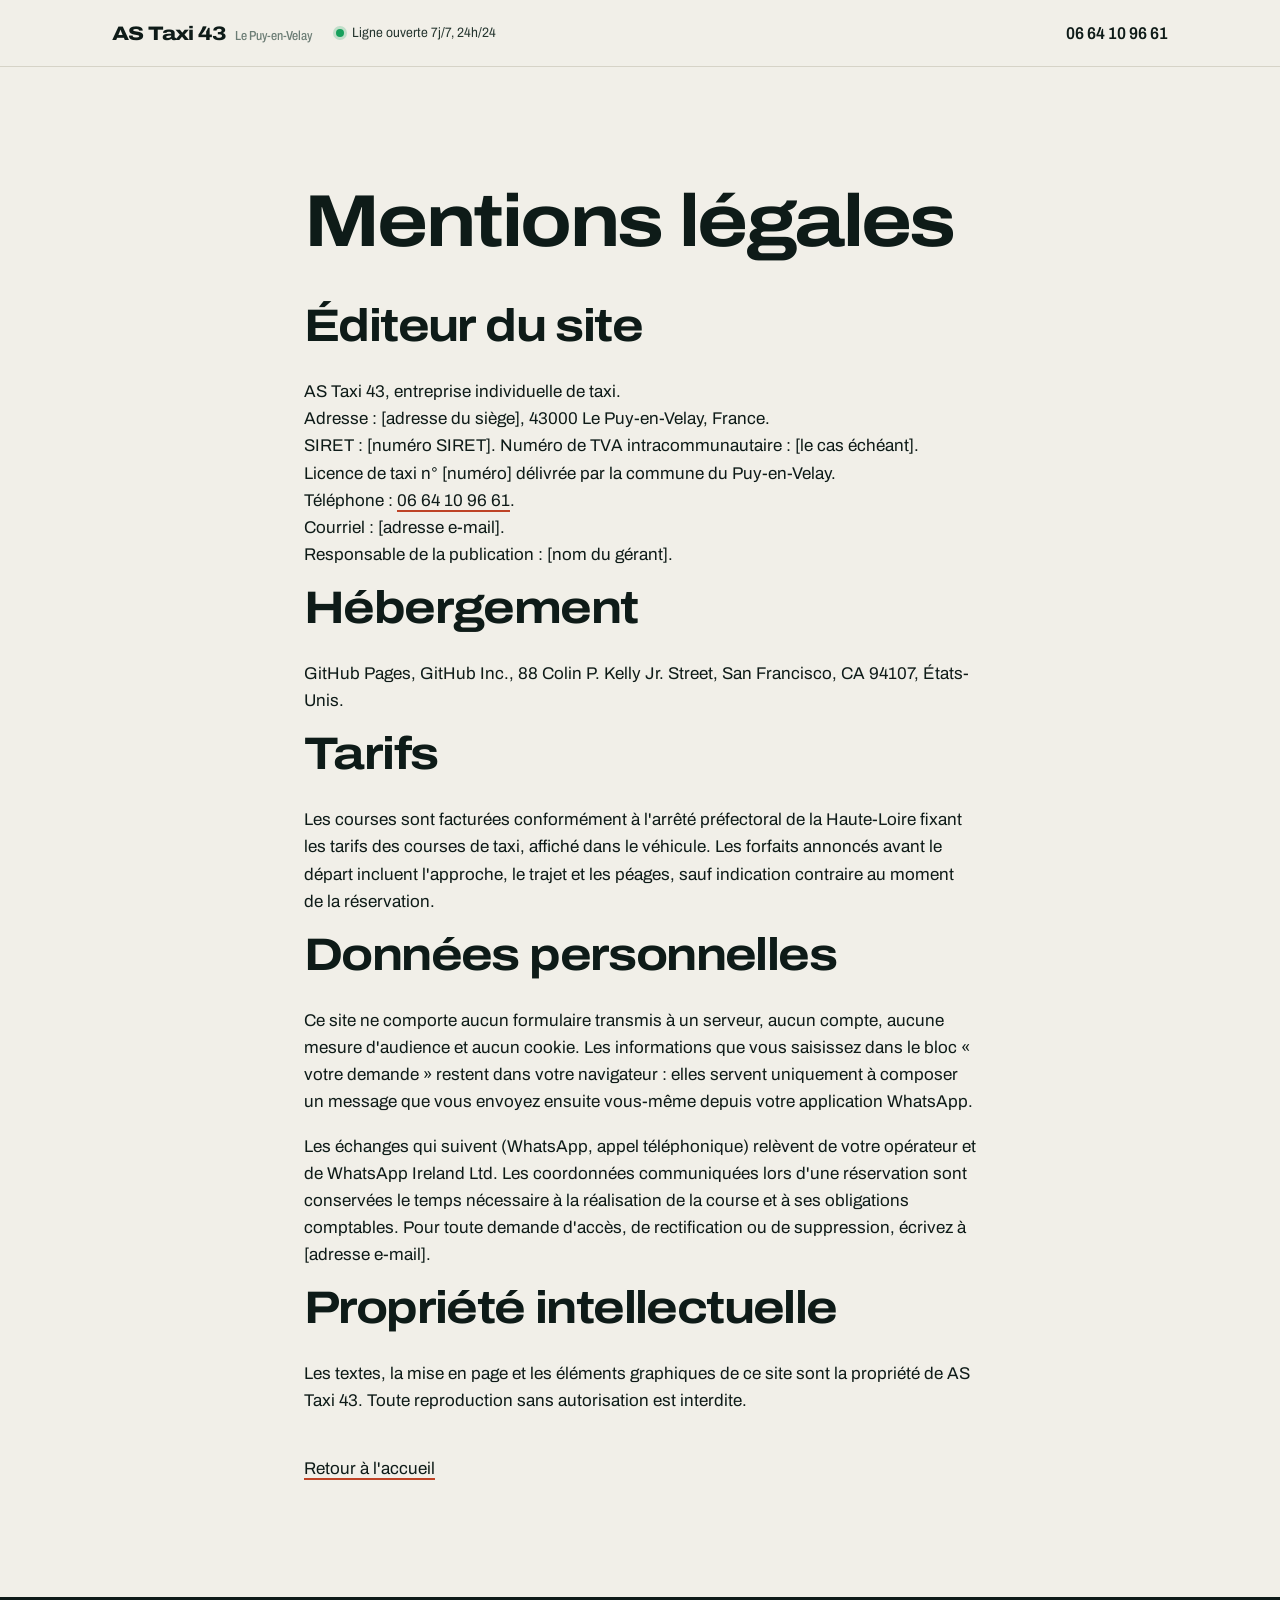
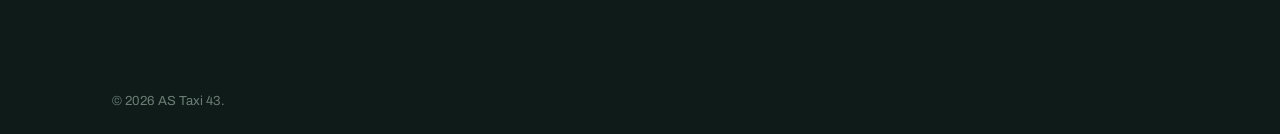
==== mentions-legales.html @ d82f571a "Landing page AS Taxi 43, réservation WhatsApp Page statique unique en français pour un taxi artisan " ====
<!doctype html>
<html lang="fr">
<head>
<meta charset="utf-8">
<meta name="viewport" content="width=device-width, initial-scale=1">
<title>Mentions légales · AS Taxi 43</title>
<meta name="description" content="Mentions légales du site AS Taxi 43, taxi au Puy-en-Velay.">
<meta name="robots" content="noindex,follow">
<link rel="icon" href="assets/favicon.svg" type="image/svg+xml">
<link rel="preconnect" href="https://fonts.googleapis.com">
<link rel="preconnect" href="https://fonts.gstatic.com" crossorigin>
<link href="https://fonts.googleapis.com/css2?family=Archivo:ital,wdth,wght@0,62..125,300..800;1,62..125,300..800&display=swap" rel="stylesheet">
<link rel="stylesheet" href="styles.css">
</head>
<body>
<header class="bandeau">
  <div class="enveloppe bandeau__grille">
    <a class="marque" href="index.html">
      <span class="marque__nom">AS&nbsp;Taxi&nbsp;43</span>
      <span class="marque__lieu">Le Puy-en-Velay</span>
    </a>
    <p class="bandeau__dispo"><span class="pastille" aria-hidden="true"></span>Ligne ouverte 7j/7, 24h/24</p>
    <nav class="bandeau__liens" aria-label="Raccourcis">
      <a class="lien-tel" href="tel:+33664109661">06&nbsp;64&nbsp;10&nbsp;96&nbsp;61</a>
    </nav>
  </div>
</header>

<main class="section">
  <div class="enveloppe" style="max-width:48rem">
    <h1 style="font-size:clamp(2rem,1.4rem+2.4vw,3rem)">Mentions légales</h1>

    <!-- À COMPLÉTER : remplacez chaque crochet par les informations réelles. -->
    <h2>Éditeur du site</h2>
    <p>
      AS Taxi 43, entreprise individuelle de taxi.<br>
      Adresse : [adresse du siège], 43000 Le Puy-en-Velay, France.<br>
      SIRET : [numéro SIRET]. Numéro de TVA intracommunautaire : [le cas échéant].<br>
      Licence de taxi n° [numéro] délivrée par la commune du Puy-en-Velay.<br>
      Téléphone : <a class="lien-texte" href="tel:+33664109661">06 64 10 96 61</a>.<br>
      Courriel : [adresse e-mail].<br>
      Responsable de la publication : [nom du gérant].
    </p>

    <h2>Hébergement</h2>
    <p>
      GitHub Pages, GitHub Inc., 88 Colin P. Kelly Jr. Street, San Francisco, CA 94107, États-Unis.
    </p>

    <h2>Tarifs</h2>
    <p>
      Les courses sont facturées conformément à l'arrêté préfectoral de la Haute-Loire fixant les tarifs
      des courses de taxi, affiché dans le véhicule. Les forfaits annoncés avant le départ incluent
      l'approche, le trajet et les péages, sauf indication contraire au moment de la réservation.
    </p>

    <h2>Données personnelles</h2>
    <p>
      Ce site ne comporte aucun formulaire transmis à un serveur, aucun compte, aucune mesure d'audience
      et aucun cookie. Les informations que vous saisissez dans le bloc « votre demande » restent dans
      votre navigateur : elles servent uniquement à composer un message que vous envoyez ensuite
      vous-même depuis votre application WhatsApp.
    </p>
    <p>
      Les échanges qui suivent (WhatsApp, appel téléphonique) relèvent de votre opérateur et de WhatsApp
      Ireland Ltd. Les coordonnées communiquées lors d'une réservation sont conservées le temps
      nécessaire à la réalisation de la course et à ses obligations comptables. Pour toute demande
      d'accès, de rectification ou de suppression, écrivez à [adresse e-mail].
    </p>

    <h2>Propriété intellectuelle</h2>
    <p>
      Les textes, la mise en page et les éléments graphiques de ce site sont la propriété de
      AS Taxi 43. Toute reproduction sans autorisation est interdite.
    </p>

    <p style="margin-top:2.5rem"><a class="lien-texte" href="index.html">Retour à l'accueil</a></p>
  </div>
</main>

<footer class="pied">
  <div class="enveloppe pied__bas" style="border-top:0">
    <p>© <span id="annee">2026</span> AS Taxi 43.</p>
  </div>
</footer>
<script>document.getElementById('annee').textContent = new Date().getFullYear();</script>
</body>
</html>
---- styles.css ----
/* ══════════════════════════════════════════════════════════
   AS Taxi 43 — feuille de style unique
   Palette : basalte du Velay, papier, rouge oxydé de la statue
   Typographie : Archivo variable, contraste de chasse
   ══════════════════════════════════════════════════════════ */

:root {
  --nuit:    #0E1B18;
  --ardoise: #25352F;
  --brume:   #6C7D75;
  --trait:   #D6D3C7;
  --jour:    #F1EFE8;
  --craie:   #FBFAF6;
  --lave:    #BE4326;
  --lave-clair: #E2A08C;
  --whats:   #12824A;
  --whats-vif: #16A05B;

  --enveloppe: 72rem;
  --marge: clamp(1.25rem, 5vw, 3rem);
  --rythme: clamp(4rem, 9vw, 7.5rem);

  --serre: -0.035em;
  --ombre-douce: 0 1px 0 rgba(14,27,24,.06), 0 12px 28px -18px rgba(14,27,24,.35);
}

*, *::before, *::after { box-sizing: border-box; }

html { -webkit-text-size-adjust: 100%; scroll-behavior: smooth; }
@media (prefers-reduced-motion: reduce) { html { scroll-behavior: auto; } }

body {
  margin: 0;
  background: var(--jour);
  color: var(--nuit);
  font-family: 'Archivo', system-ui, -apple-system, 'Segoe UI', sans-serif;
  font-variation-settings: 'wdth' 100;
  font-size: clamp(1rem, 0.96rem + 0.2vw, 1.0625rem);
  line-height: 1.6;
  font-feature-settings: 'tnum' 0;
  padding-bottom: 0;
}

img, svg { max-width: 100%; }

h1, h2, h3 {
  font-variation-settings: 'wdth' 116;
  font-weight: 700;
  letter-spacing: var(--serre);
  line-height: 1.04;
  margin: 0 0 .6em;
  text-wrap: balance;
}
h1 { font-size: clamp(2.45rem, 1.3rem + 5.1vw, 4.6rem); }
h2 { font-size: clamp(1.8rem, 1.2rem + 2.4vw, 2.85rem); }
h3 { font-size: clamp(1.05rem, .95rem + .45vw, 1.2rem); font-variation-settings: 'wdth' 92; letter-spacing: 0; }
p  { margin: 0 0 1em; }
p:last-child { margin-bottom: 0; }

.enveloppe { width: min(100%, var(--enveloppe)); margin-inline: auto; padding-inline: var(--marge); }

.visuellement-cache {
  position: absolute; width: 1px; height: 1px; overflow: hidden;
  clip-path: inset(50%); white-space: nowrap;
}

.skip {
  position: absolute; left: .5rem; top: -4rem; z-index: 99;
  background: var(--nuit); color: var(--craie);
  padding: .65rem 1rem; border-radius: 2px; text-decoration: none;
  transition: top .15s;
}
.skip:focus-visible { top: .5rem; }

:where(a, button, input, select, textarea, summary):focus-visible {
  outline: 2px solid var(--lave);
  outline-offset: 3px;
  border-radius: 2px;
}

/* ── Liens et boutons ────────────────────────────────────── */

.lien-texte {
  color: var(--nuit);
  text-decoration-color: var(--lave);
  text-decoration-thickness: 2px;
  text-underline-offset: .22em;
}
.lien-texte:hover { color: var(--lave); }
.lien-texte--clair { color: inherit; text-decoration-color: var(--lave-clair); }
.lien-texte--clair:hover { color: var(--lave-clair); }

.bouton {
  display: inline-flex; align-items: center; justify-content: center; gap: .55rem;
  font-variation-settings: 'wdth' 94;
  font-weight: 600; font-size: .95rem; letter-spacing: -.01em;
  padding: .72rem 1.15rem;
  border: 1.5px solid transparent; border-radius: 3px;
  text-decoration: none; cursor: pointer;
  transition: background-color .16s ease, color .16s ease, border-color .16s ease;
}
.bouton--grand { font-size: 1.02rem; padding: .95rem 1.6rem; }
.bouton--pleine { width: 100%; grid-column: 1 / -1; }

.bouton--whats { background: var(--whats); color: #fff; }
.bouton--whats:hover { background: #0D6B3C; }

.bouton--creux { background: transparent; color: var(--nuit); border-color: var(--nuit); }
.bouton--creux:hover { background: var(--nuit); color: var(--craie); }

.ico-wa { width: 1.15em; height: 1.15em; fill: currentColor; flex: none; }

/* ── Bandeau haut ────────────────────────────────────────── */

.bandeau {
  position: sticky; top: 0; z-index: 40;
  background: var(--jour);
  border-bottom: 1px solid var(--trait);
}
.bandeau__grille {
  display: flex; align-items: center; gap: 1.5rem;
  min-height: 4.15rem;
}
.marque { text-decoration: none; color: inherit; display: flex; align-items: baseline; gap: .55rem; }
.marque__nom {
  font-variation-settings: 'wdth' 118; font-weight: 800;
  font-size: 1.22rem; letter-spacing: -.03em;
}
.marque__lieu {
  font-variation-settings: 'wdth' 80; font-weight: 500;
  font-size: .82rem; color: var(--brume);
}
.bandeau__dispo {
  margin: 0 auto 0 0; display: flex; align-items: center; gap: .5rem;
  font-size: .85rem; font-variation-settings: 'wdth' 88; color: var(--ardoise);
}
.pastille {
  width: .5rem; height: .5rem; border-radius: 50%;
  background: var(--whats-vif);
  box-shadow: 0 0 0 3px color-mix(in srgb, var(--whats-vif) 22%, transparent);
}
.bandeau__liens { display: flex; align-items: center; gap: 1rem; }
.lien-tel {
  color: var(--nuit); text-decoration: none; font-weight: 600;
  font-variation-settings: 'wdth' 90; font-variant-numeric: tabular-nums;
}
.lien-tel:hover { color: var(--lave); }

@media (max-width: 62rem) { .bandeau__dispo { display: none; } .bandeau__grille { justify-content: space-between; } }
@media (max-width: 34rem) { .bandeau__liens .bouton--whats { display: none; } }

/* ── Hero ────────────────────────────────────────────────── */

.hero { padding: clamp(3rem, 7vw, 6rem) 0 clamp(3rem, 6vw, 5rem); }
.hero__grille {
  display: grid; gap: clamp(2.5rem, 5vw, 4.5rem);
  grid-template-columns: minmax(0, 1.15fr) minmax(0, .85fr);
  align-items: start;
}
@media (max-width: 58rem) { .hero__grille { grid-template-columns: 1fr; } }

.hero__texte h1 { max-width: 13ch; }
.hero__accroche {
  font-size: clamp(1.05rem, 1rem + .4vw, 1.2rem);
  max-width: 46ch; color: var(--ardoise);
  margin-bottom: 2rem;
}
.hero__actions { display: flex; flex-wrap: wrap; gap: .8rem; margin-bottom: 2.2rem; }
.hero__actions--centre { justify-content: center; margin-bottom: 0; }

.garanties { list-style: none; margin: 0; padding: 0; display: grid; gap: .55rem; max-width: 34ch; }
.garanties li {
  position: relative; padding-left: 1.6rem;
  font-size: .95rem; color: var(--ardoise);
}
.garanties li::before {
  content: ''; position: absolute; left: 0; top: .52em;
  width: .7rem; height: .7rem; border: 2px solid var(--lave); border-radius: 50%;
}

/* ── Fiche itinéraire (slip imprimé) ─────────────────────── */

.fiche {
  margin: 0;
  background: var(--craie);
  border: 1px solid var(--trait);
  border-top: 3px solid var(--lave);
  box-shadow: var(--ombre-douce);
  padding: 1.6rem 1.6rem 1.4rem;
}
.fiche__entete {
  font-variation-settings: 'wdth' 80; font-weight: 600;
  font-size: .8rem; color: var(--brume);
  padding-bottom: 1.2rem; border-bottom: 1px dashed var(--trait);
}
.itineraire { display: grid; grid-template-columns: auto minmax(0, 1fr); gap: 1.1rem; padding: 1.4rem 0; }
.itineraire__ligne { display: flex; flex-direction: column; align-items: center; padding: .45rem 0; }
.noeud { width: .68rem; height: .68rem; border-radius: 50%; flex: none; }
.noeud--depart { border: 2.5px solid var(--nuit); }
.noeud--arrivee { background: var(--lave); }
.trace { flex: 1; width: 2px; background: linear-gradient(var(--nuit), var(--lave)); min-height: 4.6rem; }

.itineraire__texte { display: flex; flex-direction: column; justify-content: space-between; gap: .6rem; }
.etape { margin: 0; display: flex; flex-direction: column; }
.etape__role {
  font-variation-settings: 'wdth' 76; font-weight: 600;
  font-size: .76rem; color: var(--lave); line-height: 1.2;
}
.etape__lieu {
  font-variation-settings: 'wdth' 106; font-weight: 700;
  font-size: 1.22rem; letter-spacing: -.02em; line-height: 1.15;
}
.etape--mesure {
  font-size: .88rem; color: var(--brume);
  font-variant-numeric: tabular-nums; padding: .2rem 0;
}
.fiche__action {
  display: block; text-align: center; text-decoration: none;
  margin-top: .3rem; padding: .8rem 1rem;
  border: 1.5px solid var(--nuit); border-radius: 3px;
  color: var(--nuit); font-weight: 600; font-variation-settings: 'wdth' 92; font-size: .95rem;
  transition: background-color .16s, color .16s;
}
.fiche__action:hover { background: var(--nuit); color: var(--craie); }

.fiche--change .etape__lieu, .fiche--change .etape--mesure { opacity: 0; }
.etape__lieu, .etape--mesure { transition: opacity .32s ease; }
@media (prefers-reduced-motion: reduce) { .etape__lieu, .etape--mesure { transition: none; } }

/* ── Sections génériques ─────────────────────────────────── */

.section { padding-block: var(--rythme); }
.section__entete { max-width: 52ch; margin-bottom: clamp(2rem, 4vw, 3rem); }
.section__entete p { color: var(--ardoise); }
.note { margin-top: 1.8rem; color: var(--ardoise); font-size: .95rem; max-width: 60ch; }

/* ── Tableau des destinations ────────────────────────────── */

.section--destinations { border-top: 1px solid var(--trait); }

.tarifs { width: 100%; border-collapse: collapse; font-variant-numeric: tabular-nums; }
.tarifs thead th {
  text-align: left; font-variation-settings: 'wdth' 78; font-weight: 600;
  font-size: .78rem; color: var(--brume);
  padding: 0 0 .7rem; border-bottom: 2px solid var(--nuit);
}
.tarifs tbody th, .tarifs tbody td {
  padding: 1.05rem .8rem 1.05rem 0;
  border-bottom: 1px solid var(--trait);
  vertical-align: baseline;
}
.tarifs tbody th {
  text-align: left; font-weight: 700; font-variation-settings: 'wdth' 104;
  font-size: 1.06rem; letter-spacing: -.015em;
}
.tarifs tbody td { color: var(--ardoise); font-size: .95rem; }
.tarifs tbody tr:hover th { color: var(--lave); }
.tarifs td:last-child { text-align: right; padding-right: 0; }

.lien-forfait {
  display: inline-block; white-space: nowrap;
  color: var(--nuit); font-weight: 600; font-size: .9rem;
  font-variation-settings: 'wdth' 88;
  text-decoration: none;
  border-bottom: 2px solid var(--lave);
  padding-bottom: 1px;
}
.lien-forfait:hover { color: var(--lave); }

@media (max-width: 44rem) {
  .tarifs thead { display: none; }
  .tarifs tbody tr { display: grid; grid-template-columns: 1fr auto; gap: .2rem .9rem; padding: 1.1rem 0; border-bottom: 1px solid var(--trait); }
  .tarifs tbody th, .tarifs tbody td { border: 0; padding: 0; }
  .tarifs tbody th { grid-column: 1 / -1; }
  .tarifs tbody td:nth-of-type(1) { grid-column: 1; }
  .tarifs tbody td:nth-of-type(2) { grid-column: 1; }
  .tarifs tbody tr td:nth-of-type(1)::after { content: ' ·'; }
  .tarifs tbody td:nth-of-type(1), .tarifs tbody td:nth-of-type(2) { display: inline; }
  .tarifs td:last-child { grid-column: 1 / -1; text-align: left; margin-top: .55rem; }
}

/* ── Devis (bloc sombre) ─────────────────────────────────── */

.section--devis { background: var(--nuit); color: var(--jour); }
.section--devis h2 { color: var(--craie); }
.devis__grille {
  display: grid; gap: clamp(2rem, 4vw, 4rem);
  grid-template-columns: minmax(0, .85fr) minmax(0, 1.15fr);
  align-items: start;
}
@media (max-width: 58rem) { .devis__grille { grid-template-columns: 1fr; } }

.devis__intro p { color: color-mix(in srgb, var(--jour) 76%, transparent); max-width: 40ch; }
.devis__replique { margin-top: 1.6rem; font-size: .95rem; }

.etapes {
  list-style: none; counter-reset: none;
  margin: 2rem 0 0; padding: 0;
  display: grid; gap: .9rem;
  max-width: 34ch;
}
.etapes li {
  display: grid; grid-template-columns: auto minmax(0, 1fr); gap: .9rem; align-items: start;
  font-size: .95rem;
  color: color-mix(in srgb, var(--jour) 80%, transparent);
}
.etapes__rang {
  width: 1.6rem; height: 1.6rem; border-radius: 50%;
  display: grid; place-items: center;
  border: 1.5px solid var(--lave); color: var(--lave-clair);
  font-size: .78rem; font-weight: 700; font-variation-settings: 'wdth' 90;
}

.devis {
  display: grid; gap: 1rem 1.1rem;
  grid-template-columns: repeat(2, minmax(0, 1fr));
  background: color-mix(in srgb, var(--jour) 6%, transparent);
  border: 1px solid color-mix(in srgb, var(--jour) 16%, transparent);
  border-radius: 4px;
  padding: clamp(1.3rem, 3vw, 2rem);
}
.champ { grid-column: 1 / -1; display: flex; flex-direction: column; gap: .4rem; }
.champ--moitie { grid-column: span 1; }
@media (max-width: 30rem) { .champ--moitie { grid-column: 1 / -1; } }

.champ label {
  font-size: .82rem; font-weight: 600; font-variation-settings: 'wdth' 84;
  color: color-mix(in srgb, var(--jour) 82%, transparent);
}
.champ__aide { font-weight: 400; color: var(--brume); }

.devis input[type=text], .devis input[type=date], .devis input[type=time],
.devis select, .devis textarea {
  font: inherit; font-size: .98rem;
  color: var(--craie);
  background: color-mix(in srgb, var(--nuit) 70%, #000);
  border: 1px solid color-mix(in srgb, var(--jour) 22%, transparent);
  border-radius: 3px;
  padding: .68rem .8rem;
  width: 100%;
  transition: border-color .15s;
}
.devis textarea { resize: vertical; min-height: 3.4rem; }
.devis input::placeholder, .devis textarea::placeholder { color: color-mix(in srgb, var(--jour) 38%, transparent); }
.devis input:hover, .devis select:hover, .devis textarea:hover { border-color: color-mix(in srgb, var(--jour) 40%, transparent); }
.devis select { appearance: none; background-image: linear-gradient(45deg, transparent 50%, var(--brume) 50%), linear-gradient(135deg, var(--brume) 50%, transparent 50%); background-position: calc(100% - 1.05rem) 55%, calc(100% - .72rem) 55%; background-size: .33rem .33rem, .33rem .33rem; background-repeat: no-repeat; padding-right: 2.2rem; }

.champ--case { flex-direction: row; align-items: center; gap: .6rem; }
.champ--case input { width: 1.05rem; height: 1.05rem; accent-color: var(--whats-vif); flex: none; }
.champ--case label { font-weight: 500; }

.apercu { grid-column: 1 / -1; margin-top: .3rem; }
.apercu__titre {
  font-size: .78rem; font-variation-settings: 'wdth' 80; font-weight: 600;
  color: var(--brume); margin-bottom: .5rem;
}
.bulle {
  background: #DCF8C6; color: #0B2C1C;
  border-radius: 10px 10px 10px 2px;
  padding: .85rem 1rem;
  font-size: .92rem; line-height: 1.55;
  white-space: pre-line;
  max-width: 44ch;
  box-shadow: 0 1px 2px rgba(0,0,0,.25);
}
.devis__mention { grid-column: 1 / -1; font-size: .8rem; color: var(--brume); margin: -.3rem 0 0; }

/* ── Services ────────────────────────────────────────────── */

.services { margin: 0; display: grid; gap: 0; }
.service {
  display: grid; gap: .35rem 2.5rem;
  grid-template-columns: minmax(0, 15rem) minmax(0, 1fr);
  padding: 1.5rem 0;
  border-top: 1px solid var(--trait);
}
.service:last-child { border-bottom: 1px solid var(--trait); }
.service dt {
  font-variation-settings: 'wdth' 106; font-weight: 700;
  font-size: 1.14rem; letter-spacing: -.02em; line-height: 1.2;
}
.service dd { margin: 0; color: var(--ardoise); max-width: 62ch; }
@media (max-width: 48rem) { .service { grid-template-columns: 1fr; gap: .4rem; } }

/* ── Chauffeur & zone ────────────────────────────────────── */

.section--chauffeur { background: var(--craie); border-block: 1px solid var(--trait); }
.chauffeur__grille {
  display: grid; gap: clamp(2.5rem, 5vw, 4.5rem);
  grid-template-columns: minmax(0, 1.05fr) minmax(0, .95fr);
  align-items: start;
}
@media (max-width: 58rem) { .chauffeur__grille { grid-template-columns: 1fr; } }
.chauffeur__mot p { color: var(--ardoise); max-width: 48ch; }
.chauffeur__mot .bouton { margin-top: 1.4rem; }

.zone h3 { margin-bottom: 1rem; color: var(--brume); }
.communes {
  list-style: none; margin: 0 0 1.1rem; padding: 0;
  display: flex; flex-wrap: wrap; gap: .4rem .7rem;
}
.communes li {
  font-size: .92rem; color: var(--ardoise);
  padding: .3rem .7rem;
  border: 1px solid var(--trait); border-radius: 100px;
  background: var(--jour);
}
.communes__pivot {
  background: var(--nuit) !important; color: var(--craie) !important;
  border-color: var(--nuit) !important; font-weight: 600;
}
.zone__note { font-size: .9rem; color: var(--brume); max-width: 40ch; }

/* ── Avis ────────────────────────────────────────────────── */

.avis {
  list-style: none; margin: 0; padding: 0;
  display: grid; gap: clamp(1.5rem, 3vw, 2.5rem);
  grid-template-columns: repeat(auto-fit, minmax(16rem, 1fr));
}
.avis__item { border-left: 2px solid var(--lave); padding-left: 1.4rem; }
.avis__item blockquote {
  margin: 0 0 .8rem;
  font-size: 1.05rem; line-height: 1.5; letter-spacing: -.01em;
}
.avis__item blockquote::before { content: '« '; color: var(--lave); }
.avis__item blockquote::after { content: ' »'; color: var(--lave); }
.avis__auteur {
  font-size: .82rem; font-variation-settings: 'wdth' 82; font-weight: 600;
  color: var(--brume); margin: 0;
}

/* ── FAQ ─────────────────────────────────────────────────── */

.section--faq { background: var(--craie); border-block: 1px solid var(--trait); }
.faq__grille {
  display: grid; gap: clamp(1.5rem, 4vw, 4rem);
  grid-template-columns: minmax(0, .8fr) minmax(0, 1.2fr);
  align-items: start;
}
@media (max-width: 52rem) { .faq__grille { grid-template-columns: 1fr; } }
.faq__grille .section__entete { margin-bottom: 0; }

.faq details { border-bottom: 1px solid var(--trait); }
.faq details:first-child { border-top: 1px solid var(--trait); }
.faq summary {
  list-style: none; cursor: pointer;
  padding: 1.1rem 2.5rem 1.1rem 0; position: relative;
  font-weight: 600; font-variation-settings: 'wdth' 100;
  font-size: 1.02rem; letter-spacing: -.015em;
}
.faq summary::-webkit-details-marker { display: none; }
.faq summary::after {
  content: ''; position: absolute; right: .55rem; top: 1.55rem;
  width: .62rem; height: .62rem;
  border-right: 2px solid var(--lave); border-bottom: 2px solid var(--lave);
  transform: rotate(45deg); transform-origin: center;
  transition: transform .2s ease;
}
.faq details[open] summary::after { transform: rotate(-135deg); }
.faq summary:hover { color: var(--lave); }
.faq details p { padding: 0 2.5rem 1.3rem 0; margin: -.2rem 0 0; color: var(--ardoise); max-width: 62ch; }
@media (prefers-reduced-motion: reduce) { .faq summary::after { transition: none; } }

/* ── Rappel final ────────────────────────────────────────── */

.section--final { text-align: center; padding-block: clamp(3.5rem, 7vw, 6rem); }
.final p { color: var(--ardoise); margin-bottom: 2rem; }
.final h2 { margin-bottom: .35em; }

/* ── Pied ────────────────────────────────────────────────── */

.pied { background: var(--nuit); color: color-mix(in srgb, var(--jour) 78%, transparent); padding-top: clamp(3rem, 6vw, 4.5rem); }
.pied__grille {
  display: grid; gap: 2.2rem;
  grid-template-columns: repeat(auto-fit, minmax(14rem, 1fr));
  padding-bottom: 2.8rem;
}
.marque__nom--pied { color: var(--craie); margin-bottom: .5rem; font-size: 1.3rem; }
.pied__titre {
  font-size: .8rem; font-variation-settings: 'wdth' 80; font-weight: 600;
  color: var(--brume); margin-bottom: .6rem; letter-spacing: 0;
}
.pied p { font-size: .93rem; line-height: 1.75; }
.pied__bas { border-top: 1px solid color-mix(in srgb, var(--jour) 14%, transparent); padding-block: 1.3rem; }
.pied__bas p { font-size: .82rem; color: var(--brume); }

/* ── Barre d'action mobile ───────────────────────────────── */

.barre-mobile { display: none; }
@media (max-width: 46rem) {
  body { padding-bottom: 4.6rem; }
  .barre-mobile {
    display: grid; grid-template-columns: auto 1fr; gap: .6rem;
    position: fixed; inset: auto 0 0 0; z-index: 50;
    padding: .6rem var(--marge) calc(.6rem + env(safe-area-inset-bottom));
    background: color-mix(in srgb, var(--jour) 94%, transparent);
    backdrop-filter: blur(10px);
    border-top: 1px solid var(--trait);
  }
  .barre-mobile__action {
    display: flex; align-items: center; justify-content: center; gap: .5rem;
    text-decoration: none; border-radius: 3px;
    font-weight: 600; font-variation-settings: 'wdth' 92; font-size: .97rem;
    padding: .85rem 1rem;
  }
  .barre-mobile__action--tel { border: 1.5px solid var(--nuit); color: var(--nuit); }
  .barre-mobile__action--wa { background: var(--whats); color: #fff; }
  .pied { padding-bottom: 1rem; }
}
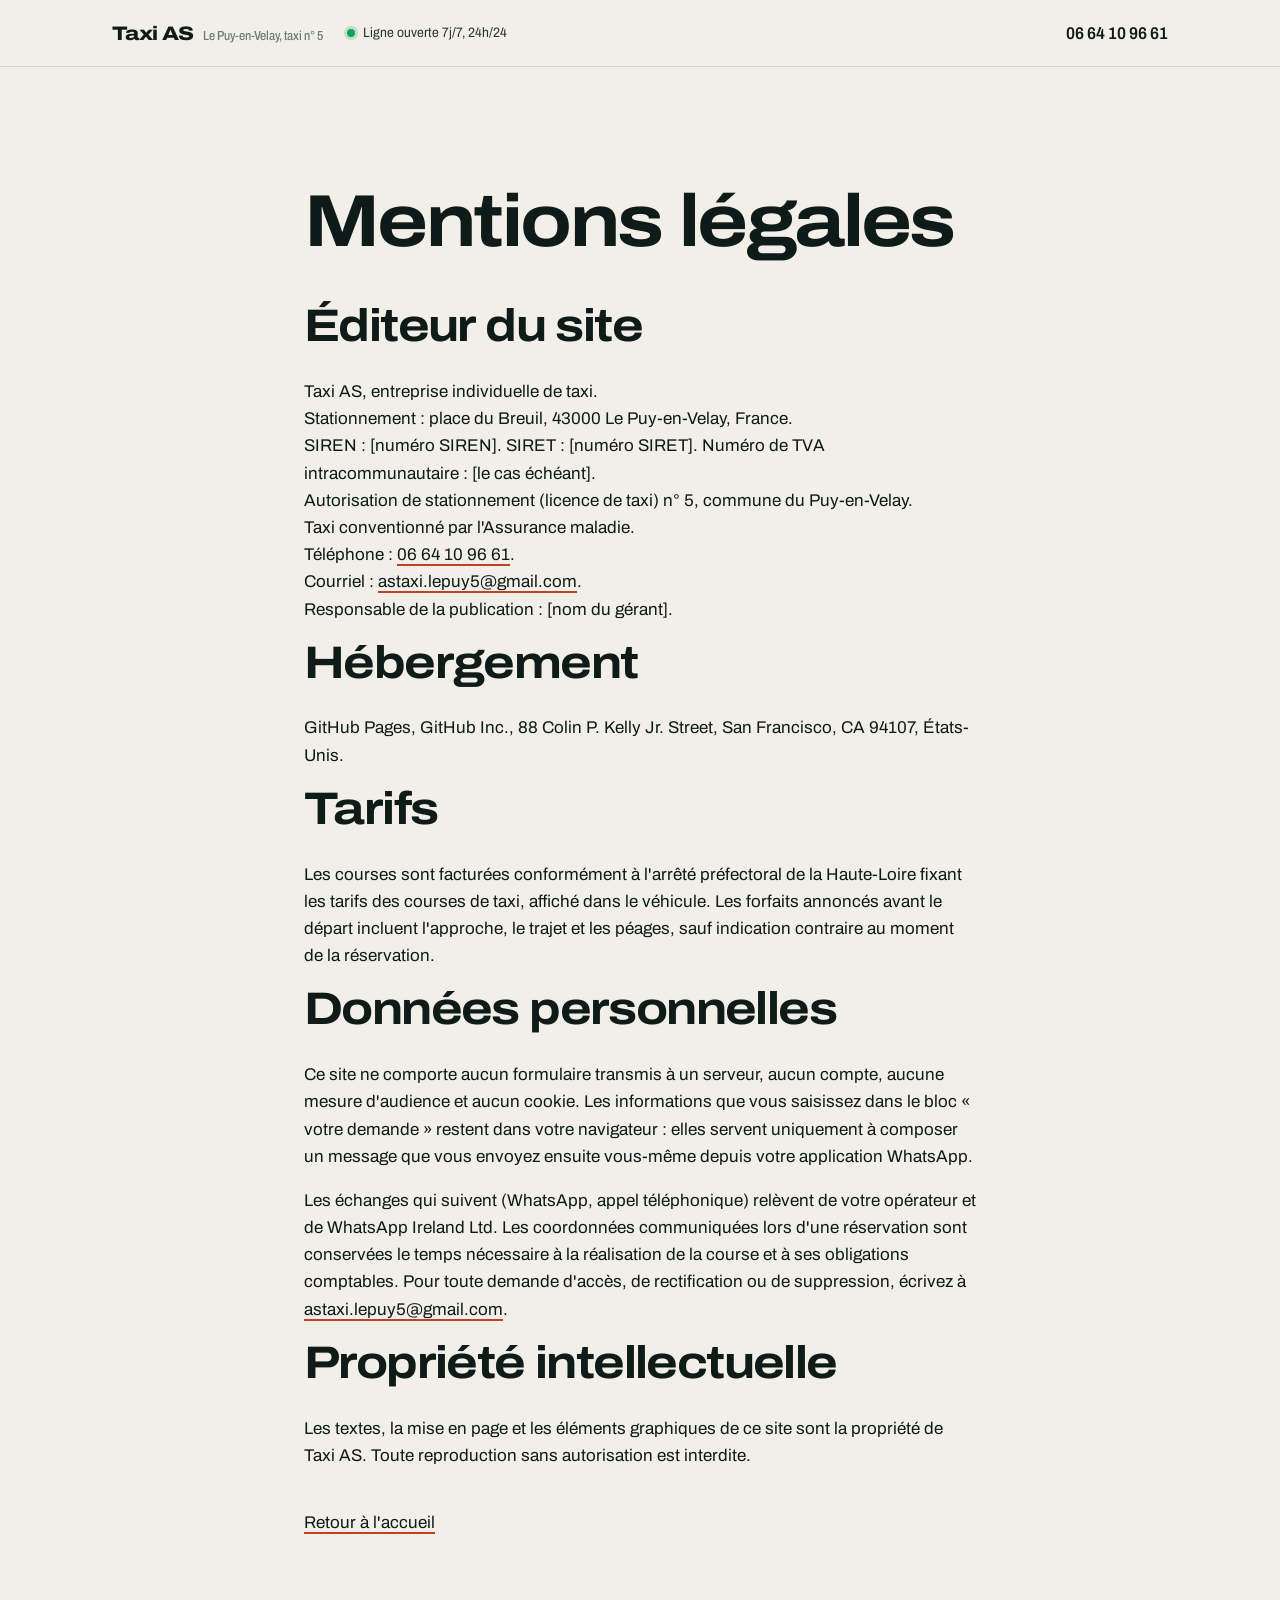
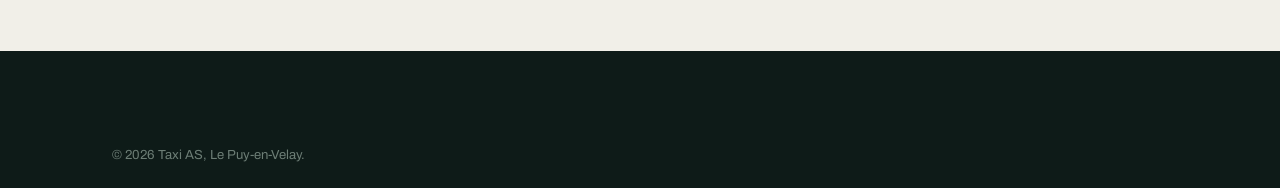
==== commit f75116c0: "Hero photo et vraies informations d'entreprise La page portait un nom et des informations provisoire" ====
--- a/mentions-legales.html
+++ b/mentions-legales.html
@@ -3,8 +3,8 @@
 <head>
 <meta charset="utf-8">
 <meta name="viewport" content="width=device-width, initial-scale=1">
-<title>Mentions légales · AS Taxi 43</title>
-<meta name="description" content="Mentions légales du site AS Taxi 43, taxi au Puy-en-Velay.">
+<title>Mentions légales · Taxi AS, Le Puy-en-Velay</title>
+<meta name="description" content="Mentions légales du site de Taxi AS, taxi n°5 du Puy-en-Velay.">
 <meta name="robots" content="noindex,follow">
 <link rel="icon" href="assets/favicon.svg" type="image/svg+xml">
 <link rel="preconnect" href="https://fonts.googleapis.com">
@@ -16,8 +16,8 @@
 <header class="bandeau">
   <div class="enveloppe bandeau__grille">
     <a class="marque" href="index.html">
-      <span class="marque__nom">AS&nbsp;Taxi&nbsp;43</span>
-      <span class="marque__lieu">Le Puy-en-Velay</span>
+      <span class="marque__nom">Taxi&nbsp;AS</span>
+      <span class="marque__lieu">Le Puy-en-Velay, taxi n°&nbsp;5</span>
     </a>
     <p class="bandeau__dispo"><span class="pastille" aria-hidden="true"></span>Ligne ouverte 7j/7, 24h/24</p>
     <nav class="bandeau__liens" aria-label="Raccourcis">
@@ -30,15 +30,16 @@
   <div class="enveloppe" style="max-width:48rem">
     <h1 style="font-size:clamp(2rem,1.4rem+2.4vw,3rem)">Mentions légales</h1>
 
-    <!-- À COMPLÉTER : remplacez chaque crochet par les informations réelles. -->
+    <!-- À COMPLÉTER : SIRET, TVA et nom du gérant. Le reste est vérifié. -->
     <h2>Éditeur du site</h2>
     <p>
-      AS Taxi 43, entreprise individuelle de taxi.<br>
-      Adresse : [adresse du siège], 43000 Le Puy-en-Velay, France.<br>
-      SIRET : [numéro SIRET]. Numéro de TVA intracommunautaire : [le cas échéant].<br>
-      Licence de taxi n° [numéro] délivrée par la commune du Puy-en-Velay.<br>
+      Taxi AS, entreprise individuelle de taxi.<br>
+      Stationnement : place du Breuil, 43000 Le Puy-en-Velay, France.<br>
+      SIREN : [numéro SIREN]. SIRET : [numéro SIRET]. Numéro de TVA intracommunautaire : [le cas échéant].<br>
+      Autorisation de stationnement (licence de taxi) n° 5, commune du Puy-en-Velay.<br>
+      Taxi conventionné par l'Assurance maladie.<br>
       Téléphone : <a class="lien-texte" href="tel:+33664109661">06 64 10 96 61</a>.<br>
-      Courriel : [adresse e-mail].<br>
+      Courriel : <a class="lien-texte" href="mailto:astaxi.lepuy5@gmail.com">astaxi.lepuy5@gmail.com</a>.<br>
       Responsable de la publication : [nom du gérant].
     </p>
 
@@ -65,13 +66,13 @@
       Les échanges qui suivent (WhatsApp, appel téléphonique) relèvent de votre opérateur et de WhatsApp
       Ireland Ltd. Les coordonnées communiquées lors d'une réservation sont conservées le temps
       nécessaire à la réalisation de la course et à ses obligations comptables. Pour toute demande
-      d'accès, de rectification ou de suppression, écrivez à [adresse e-mail].
+      d'accès, de rectification ou de suppression, écrivez à <a class="lien-texte" href="mailto:astaxi.lepuy5@gmail.com">astaxi.lepuy5@gmail.com</a>.
     </p>
 
     <h2>Propriété intellectuelle</h2>
     <p>
       Les textes, la mise en page et les éléments graphiques de ce site sont la propriété de
-      AS Taxi 43. Toute reproduction sans autorisation est interdite.
+      Taxi AS. Toute reproduction sans autorisation est interdite.
     </p>
 
     <p style="margin-top:2.5rem"><a class="lien-texte" href="index.html">Retour à l'accueil</a></p>
@@ -80,7 +81,7 @@
 
 <footer class="pied">
   <div class="enveloppe pied__bas" style="border-top:0">
-    <p>© <span id="annee">2026</span> AS Taxi 43.</p>
+    <p>© <span id="annee">2026</span> Taxi AS, Le Puy-en-Velay.</p>
   </div>
 </footer>
 <script>document.getElementById('annee').textContent = new Date().getFullYear();</script>
--- a/styles.css
+++ b/styles.css
@@ -108,6 +108,9 @@
 .bouton--creux { background: transparent; color: var(--nuit); border-color: var(--nuit); }
 .bouton--creux:hover { background: var(--nuit); color: var(--craie); }
 
+.bouton--clair { background: transparent; color: var(--craie); border-color: color-mix(in srgb, var(--craie) 62%, transparent); backdrop-filter: blur(6px); }
+.bouton--clair:hover { background: var(--craie); color: var(--nuit); border-color: var(--craie); }
+
 .ico-wa { width: 1.15em; height: 1.15em; fill: currentColor; flex: none; }
 
 /* ── Bandeau haut ────────────────────────────────────────── */
@@ -149,83 +152,96 @@
 @media (max-width: 62rem) { .bandeau__dispo { display: none; } .bandeau__grille { justify-content: space-between; } }
 @media (max-width: 34rem) { .bandeau__liens .bouton--whats { display: none; } }
 
-/* ── Hero ────────────────────────────────────────────────── */
-
-.hero { padding: clamp(3rem, 7vw, 6rem) 0 clamp(3rem, 6vw, 5rem); }
-.hero__grille {
-  display: grid; gap: clamp(2.5rem, 5vw, 4.5rem);
-  grid-template-columns: minmax(0, 1.15fr) minmax(0, .85fr);
-  align-items: start;
-}
-@media (max-width: 58rem) { .hero__grille { grid-template-columns: 1fr; } }
-
-.hero__texte h1 { max-width: 13ch; }
+/* ── Hero : texte à gauche, photo qui déborde à droite ───── */
+
+.hero {
+  background: var(--nuit);
+  color: var(--craie);
+  display: grid;
+  grid-template-columns: minmax(0, 1fr) minmax(0, 46%);
+  align-items: stretch;
+  gap: clamp(2rem, 4vw, 4.5rem);
+  padding-left: max(var(--marge), calc((100vw - var(--enveloppe)) / 2));
+  overflow: hidden;
+}
+
+.hero__contenu { align-self: center; padding-block: clamp(3rem, 5.5vw, 4.75rem); }
+.hero__photo { position: relative; min-height: clamp(22rem, 46vw, 36rem); }
+.hero__photo img {
+  position: absolute; inset: 0;
+  width: 100%; height: 100%;
+  object-fit: cover; object-position: 50% 46%;
+  display: block;
+}
+.hero__photo::after {
+  content: '';
+  position: absolute; inset: 0;
+  background: linear-gradient(to right, var(--nuit) 0%, rgba(14,27,24,.35) 14%, transparent 34%);
+}
+
+.hero h1 { color: var(--craie); max-width: 13ch; }
 .hero__accroche {
   font-size: clamp(1.05rem, 1rem + .4vw, 1.2rem);
-  max-width: 46ch; color: var(--ardoise);
+  max-width: 42ch;
+  color: color-mix(in srgb, var(--craie) 82%, transparent);
   margin-bottom: 2rem;
 }
-.hero__actions { display: flex; flex-wrap: wrap; gap: .8rem; margin-bottom: 2.2rem; }
+.hero__actions { display: flex; flex-wrap: wrap; gap: .8rem; margin-bottom: 2.3rem; }
 .hero__actions--centre { justify-content: center; margin-bottom: 0; }
 
-.garanties { list-style: none; margin: 0; padding: 0; display: grid; gap: .55rem; max-width: 34ch; }
+.preuves {
+  list-style: none; margin: 0; padding: 1.4rem 0 0;
+  border-top: 1px solid color-mix(in srgb, var(--craie) 24%, transparent);
+  display: grid; grid-template-columns: repeat(2, minmax(0, 1fr));
+  gap: .7rem 1.8rem;
+  font-size: .92rem;
+  color: color-mix(in srgb, var(--craie) 80%, transparent);
+  max-width: 30rem;
+}
+.preuves li { display: flex; align-items: baseline; gap: .45rem; }
+@media (max-width: 26rem) { .preuves { grid-template-columns: 1fr; gap: .5rem; } }
+.preuves strong {
+  font-variation-settings: 'wdth' 110; font-weight: 700;
+  font-size: 1.1rem; color: var(--craie); letter-spacing: -.02em;
+}
+.preuves li:first-child strong { color: var(--lave-clair); }
+
+@media (max-width: 58rem) {
+  .hero {
+    grid-template-columns: 1fr;
+    padding: 0 0 clamp(2.5rem, 7vw, 3.5rem);
+    gap: clamp(1.8rem, 5vw, 2.5rem);
+  }
+  .hero__photo { order: -1; min-height: 0; aspect-ratio: 4 / 3; max-height: 58svh; }
+  .hero__contenu { padding-block: 0; }
+  .hero__photo::after {
+    background: linear-gradient(to bottom, transparent 55%, rgba(14,27,24,.55) 82%, var(--nuit) 100%);
+  }
+  .hero__contenu { padding-inline: var(--marge); }
+  .hero h1 { max-width: 16ch; }
+}
+
+/* ── Garanties sous le hero ──────────────────────────────── */
+
+.section--garanties { padding-block: clamp(2.5rem, 5vw, 3.5rem); border-bottom: 1px solid var(--trait); }
+.garanties {
+  list-style: none; margin: 0; padding: 0;
+  display: grid; gap: 1.4rem clamp(1.5rem, 4vw, 3rem);
+  grid-template-columns: repeat(auto-fit, minmax(15rem, 1fr));
+}
 .garanties li {
   position: relative; padding-left: 1.6rem;
-  font-size: .95rem; color: var(--ardoise);
+  font-size: .94rem; color: var(--ardoise);
 }
 .garanties li::before {
-  content: ''; position: absolute; left: 0; top: .52em;
+  content: ''; position: absolute; left: 0; top: .48em;
   width: .7rem; height: .7rem; border: 2px solid var(--lave); border-radius: 50%;
 }
-
-/* ── Fiche itinéraire (slip imprimé) ─────────────────────── */
-
-.fiche {
-  margin: 0;
-  background: var(--craie);
-  border: 1px solid var(--trait);
-  border-top: 3px solid var(--lave);
-  box-shadow: var(--ombre-douce);
-  padding: 1.6rem 1.6rem 1.4rem;
-}
-.fiche__entete {
-  font-variation-settings: 'wdth' 80; font-weight: 600;
-  font-size: .8rem; color: var(--brume);
-  padding-bottom: 1.2rem; border-bottom: 1px dashed var(--trait);
-}
-.itineraire { display: grid; grid-template-columns: auto minmax(0, 1fr); gap: 1.1rem; padding: 1.4rem 0; }
-.itineraire__ligne { display: flex; flex-direction: column; align-items: center; padding: .45rem 0; }
-.noeud { width: .68rem; height: .68rem; border-radius: 50%; flex: none; }
-.noeud--depart { border: 2.5px solid var(--nuit); }
-.noeud--arrivee { background: var(--lave); }
-.trace { flex: 1; width: 2px; background: linear-gradient(var(--nuit), var(--lave)); min-height: 4.6rem; }
-
-.itineraire__texte { display: flex; flex-direction: column; justify-content: space-between; gap: .6rem; }
-.etape { margin: 0; display: flex; flex-direction: column; }
-.etape__role {
-  font-variation-settings: 'wdth' 76; font-weight: 600;
-  font-size: .76rem; color: var(--lave); line-height: 1.2;
-}
-.etape__lieu {
-  font-variation-settings: 'wdth' 106; font-weight: 700;
-  font-size: 1.22rem; letter-spacing: -.02em; line-height: 1.15;
-}
-.etape--mesure {
-  font-size: .88rem; color: var(--brume);
-  font-variant-numeric: tabular-nums; padding: .2rem 0;
-}
-.fiche__action {
-  display: block; text-align: center; text-decoration: none;
-  margin-top: .3rem; padding: .8rem 1rem;
-  border: 1.5px solid var(--nuit); border-radius: 3px;
-  color: var(--nuit); font-weight: 600; font-variation-settings: 'wdth' 92; font-size: .95rem;
-  transition: background-color .16s, color .16s;
-}
-.fiche__action:hover { background: var(--nuit); color: var(--craie); }
-
-.fiche--change .etape__lieu, .fiche--change .etape--mesure { opacity: 0; }
-.etape__lieu, .etape--mesure { transition: opacity .32s ease; }
-@media (prefers-reduced-motion: reduce) { .etape__lieu, .etape--mesure { transition: none; } }
+.garanties strong {
+  display: block; color: var(--nuit);
+  font-variation-settings: 'wdth' 102; font-weight: 700;
+  font-size: 1.02rem; letter-spacing: -.015em; margin-bottom: .15rem;
+}
 
 /* ── Sections génériques ─────────────────────────────────── */
 
@@ -411,24 +427,36 @@
 }
 .zone__note { font-size: .9rem; color: var(--brume); max-width: 40ch; }
 
-/* ── Avis ────────────────────────────────────────────────── */
-
-.avis {
-  list-style: none; margin: 0; padding: 0;
-  display: grid; gap: clamp(1.5rem, 3vw, 2.5rem);
-  grid-template-columns: repeat(auto-fit, minmax(16rem, 1fr));
-}
-.avis__item { border-left: 2px solid var(--lave); padding-left: 1.4rem; }
-.avis__item blockquote {
-  margin: 0 0 .8rem;
-  font-size: 1.05rem; line-height: 1.5; letter-spacing: -.01em;
-}
-.avis__item blockquote::before { content: '« '; color: var(--lave); }
-.avis__item blockquote::after { content: ' »'; color: var(--lave); }
-.avis__auteur {
-  font-size: .82rem; font-variation-settings: 'wdth' 82; font-weight: 600;
-  color: var(--brume); margin: 0;
-}
+/* ── Note Google ─────────────────────────────────────────── */
+
+.chauffeur__note {
+  margin-top: 1.2rem; font-size: .9rem; color: var(--brume);
+}
+
+.note-google {
+  display: grid; gap: clamp(1.8rem, 5vw, 4rem);
+  grid-template-columns: auto minmax(0, 1fr);
+  align-items: center;
+}
+@media (max-width: 44rem) { .note-google { grid-template-columns: 1fr; gap: 1.8rem; } }
+
+.note-google__chiffre { text-align: center; }
+.note-google__valeur {
+  font-variation-settings: 'wdth' 118; font-weight: 800;
+  font-size: clamp(4.5rem, 3rem + 6vw, 7rem); line-height: .85;
+  letter-spacing: -.05em; margin: 0;
+  font-variant-numeric: tabular-nums;
+}
+.note-google__etoiles {
+  margin: .5rem 0 .2rem; color: var(--lave);
+  font-size: 1.25rem; letter-spacing: .12em;
+}
+.note-google__base {
+  margin: 0; font-size: .85rem; color: var(--brume);
+  font-variation-settings: 'wdth' 88;
+}
+.note-google__mot h2 { max-width: 20ch; }
+.note-google__mot p { color: var(--ardoise); max-width: 54ch; }
 
 /* ── FAQ ─────────────────────────────────────────────────── */
 
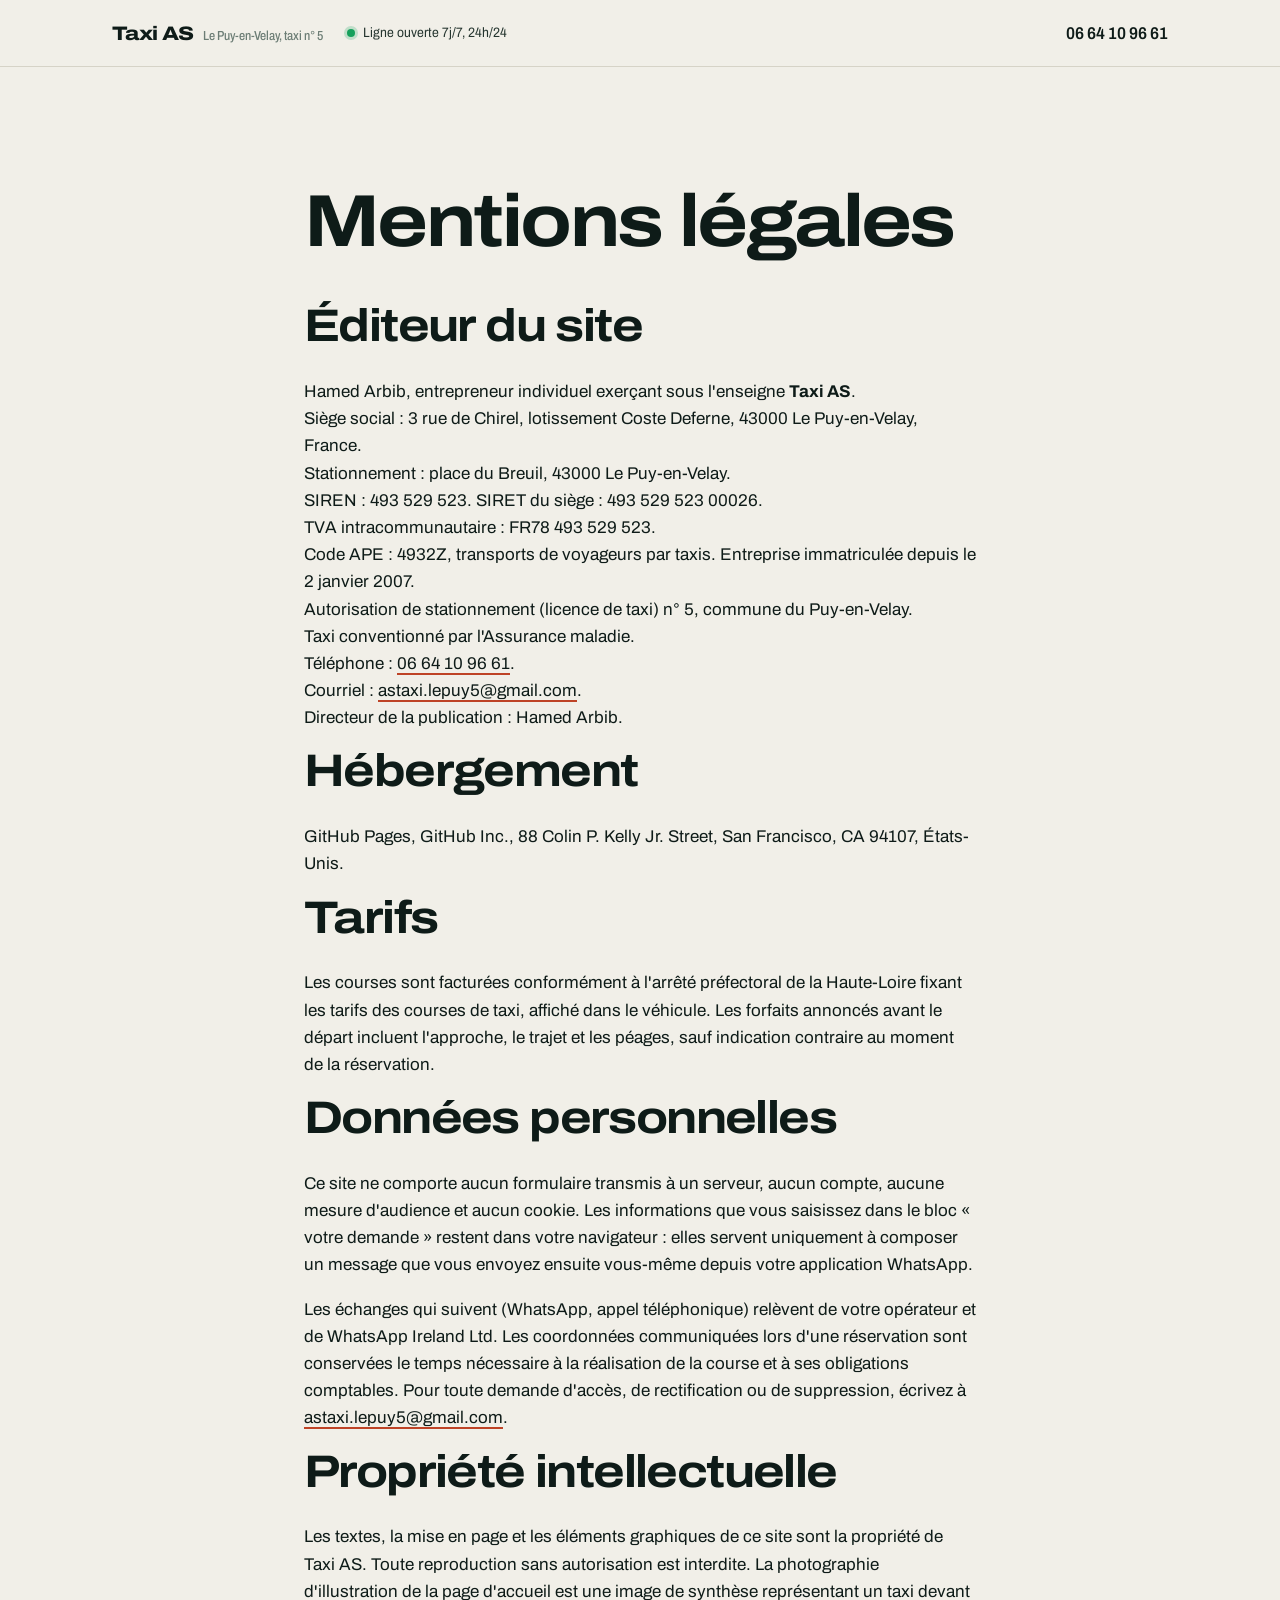
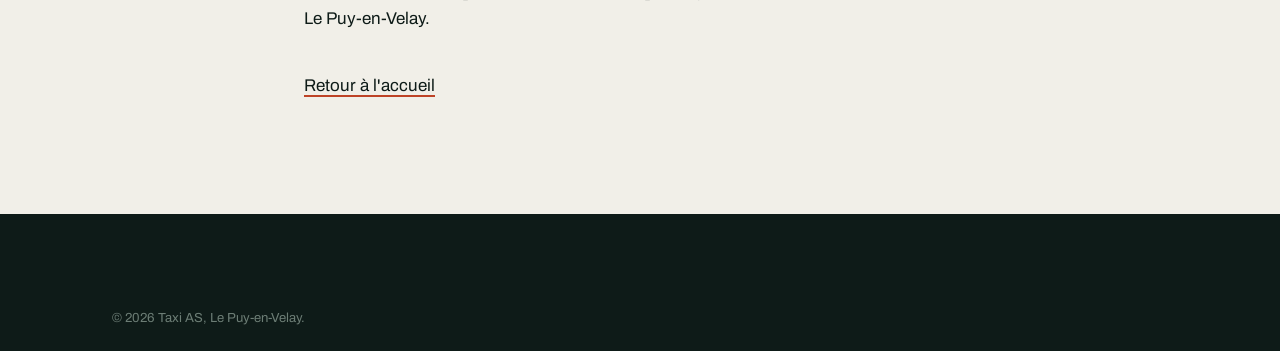
==== commit 00a7c431: "Hero pleine largeur et identité légale complète - nouveau visuel fourni par le client (1672x941), se" ====
--- a/mentions-legales.html
+++ b/mentions-legales.html
@@ -30,17 +30,19 @@
   <div class="enveloppe" style="max-width:48rem">
     <h1 style="font-size:clamp(2rem,1.4rem+2.4vw,3rem)">Mentions légales</h1>
 
-    <!-- À COMPLÉTER : SIRET, TVA et nom du gérant. Le reste est vérifié. -->
     <h2>Éditeur du site</h2>
     <p>
-      Taxi AS, entreprise individuelle de taxi.<br>
-      Stationnement : place du Breuil, 43000 Le Puy-en-Velay, France.<br>
-      SIREN : [numéro SIREN]. SIRET : [numéro SIRET]. Numéro de TVA intracommunautaire : [le cas échéant].<br>
+      Hamed Arbib, entrepreneur individuel exerçant sous l'enseigne <strong>Taxi AS</strong>.<br>
+      Siège social : 3 rue de Chirel, lotissement Coste Deferne, 43000 Le Puy-en-Velay, France.<br>
+      Stationnement : place du Breuil, 43000 Le Puy-en-Velay.<br>
+      SIREN : 493 529 523. SIRET du siège : 493 529 523 00026.<br>
+      TVA intracommunautaire : FR78 493 529 523.<br>
+      Code APE : 4932Z, transports de voyageurs par taxis. Entreprise immatriculée depuis le 2 janvier 2007.<br>
       Autorisation de stationnement (licence de taxi) n° 5, commune du Puy-en-Velay.<br>
       Taxi conventionné par l'Assurance maladie.<br>
       Téléphone : <a class="lien-texte" href="tel:+33664109661">06 64 10 96 61</a>.<br>
       Courriel : <a class="lien-texte" href="mailto:astaxi.lepuy5@gmail.com">astaxi.lepuy5@gmail.com</a>.<br>
-      Responsable de la publication : [nom du gérant].
+      Directeur de la publication : Hamed Arbib.
     </p>
 
     <h2>Hébergement</h2>
@@ -72,7 +74,8 @@
     <h2>Propriété intellectuelle</h2>
     <p>
       Les textes, la mise en page et les éléments graphiques de ce site sont la propriété de
-      Taxi AS. Toute reproduction sans autorisation est interdite.
+      Taxi AS. Toute reproduction sans autorisation est interdite. La photographie d'illustration
+      de la page d'accueil est une image de synthèse représentant un taxi devant Le Puy-en-Velay.
     </p>
 
     <p style="margin-top:2.5rem"><a class="lien-texte" href="index.html">Retour à l'accueil</a></p>
--- a/styles.css
+++ b/styles.css
@@ -152,38 +152,43 @@
 @media (max-width: 62rem) { .bandeau__dispo { display: none; } .bandeau__grille { justify-content: space-between; } }
 @media (max-width: 34rem) { .bandeau__liens .bouton--whats { display: none; } }
 
-/* ── Hero : texte à gauche, photo qui déborde à droite ───── */
+/* ── Hero pleine largeur ─────────────────────────────────── */
 
 .hero {
+  position: relative;
+  isolation: isolate;
   background: var(--nuit);
   color: var(--craie);
   display: grid;
-  grid-template-columns: minmax(0, 1fr) minmax(0, 46%);
-  align-items: stretch;
-  gap: clamp(2rem, 4vw, 4.5rem);
-  padding-left: max(var(--marge), calc((100vw - var(--enveloppe)) / 2));
+  align-items: center;
+  min-height: clamp(32rem, 56vw, 45rem);
   overflow: hidden;
 }
-
-.hero__contenu { align-self: center; padding-block: clamp(3rem, 5.5vw, 4.75rem); }
-.hero__photo { position: relative; min-height: clamp(22rem, 46vw, 36rem); }
-.hero__photo img {
-  position: absolute; inset: 0;
+.hero__photo {
+  position: absolute; inset: 0; z-index: -2;
   width: 100%; height: 100%;
-  object-fit: cover; object-position: 50% 46%;
+  object-fit: cover; object-position: 62% 50%;
   display: block;
 }
-.hero__photo::after {
+.hero::after {
   content: '';
-  position: absolute; inset: 0;
-  background: linear-gradient(to right, var(--nuit) 0%, rgba(14,27,24,.35) 14%, transparent 34%);
-}
-
+  position: absolute; inset: 0; z-index: -1;
+  background:
+    linear-gradient(100deg,
+      rgba(8,16,14,.95) 0%,
+      rgba(8,16,14,.91) 28%,
+      rgba(8,16,14,.72) 48%,
+      rgba(8,16,14,.30) 68%,
+      rgba(8,16,14,.12) 100%),
+    linear-gradient(to top, rgba(8,16,14,.62) 0%, transparent 38%);
+}
+
+.hero__contenu { padding-block: clamp(3.5rem, 7vw, 5.5rem); width: 100%; }
 .hero h1 { color: var(--craie); max-width: 13ch; }
 .hero__accroche {
   font-size: clamp(1.05rem, 1rem + .4vw, 1.2rem);
-  max-width: 42ch;
-  color: color-mix(in srgb, var(--craie) 82%, transparent);
+  max-width: 38ch;
+  color: color-mix(in srgb, var(--craie) 84%, transparent);
   margin-bottom: 2rem;
 }
 .hero__actions { display: flex; flex-wrap: wrap; gap: .8rem; margin-bottom: 2.3rem; }
@@ -195,31 +200,40 @@
   display: grid; grid-template-columns: repeat(2, minmax(0, 1fr));
   gap: .7rem 1.8rem;
   font-size: .92rem;
-  color: color-mix(in srgb, var(--craie) 80%, transparent);
-  max-width: 30rem;
+  color: color-mix(in srgb, var(--craie) 82%, transparent);
+  max-width: 26rem;
 }
 .preuves li { display: flex; align-items: baseline; gap: .45rem; }
-@media (max-width: 26rem) { .preuves { grid-template-columns: 1fr; gap: .5rem; } }
 .preuves strong {
   font-variation-settings: 'wdth' 110; font-weight: 700;
   font-size: 1.1rem; color: var(--craie); letter-spacing: -.02em;
 }
 .preuves li:first-child strong { color: var(--lave-clair); }
 
+/* Sous 58rem le texte ne tient plus sur la partie sombre : la photo
+   passe au-dessus, en bandeau, et le texte reprend le fond nuit. */
 @media (max-width: 58rem) {
   .hero {
-    grid-template-columns: 1fr;
-    padding: 0 0 clamp(2.5rem, 7vw, 3.5rem);
-    gap: clamp(1.8rem, 5vw, 2.5rem);
+    display: block;
+    min-height: 0;
+    padding-bottom: clamp(2.5rem, 7vw, 3.5rem);
   }
-  .hero__photo { order: -1; min-height: 0; aspect-ratio: 4 / 3; max-height: 58svh; }
-  .hero__contenu { padding-block: 0; }
-  .hero__photo::after {
-    background: linear-gradient(to bottom, transparent 55%, rgba(14,27,24,.55) 82%, var(--nuit) 100%);
+  .hero__photo {
+    position: static;
+    height: auto; aspect-ratio: 16 / 10;
+    max-height: 56svh;
+    object-position: 66% 50%;
   }
-  .hero__contenu { padding-inline: var(--marge); }
+  .hero::after {
+    inset: auto 0 0 0; height: 42%;
+    background: linear-gradient(to top, var(--nuit) 34%, transparent 100%);
+    pointer-events: none;
+  }
+  .hero__contenu { padding-block: clamp(1.8rem, 6vw, 2.5rem) 0; position: relative; z-index: 1; }
   .hero h1 { max-width: 16ch; }
-}
+  .hero__accroche { max-width: none; }
+}
+@media (max-width: 26rem) { .preuves { grid-template-columns: 1fr; gap: .5rem; } }
 
 /* ── Garanties sous le hero ──────────────────────────────── */
 
